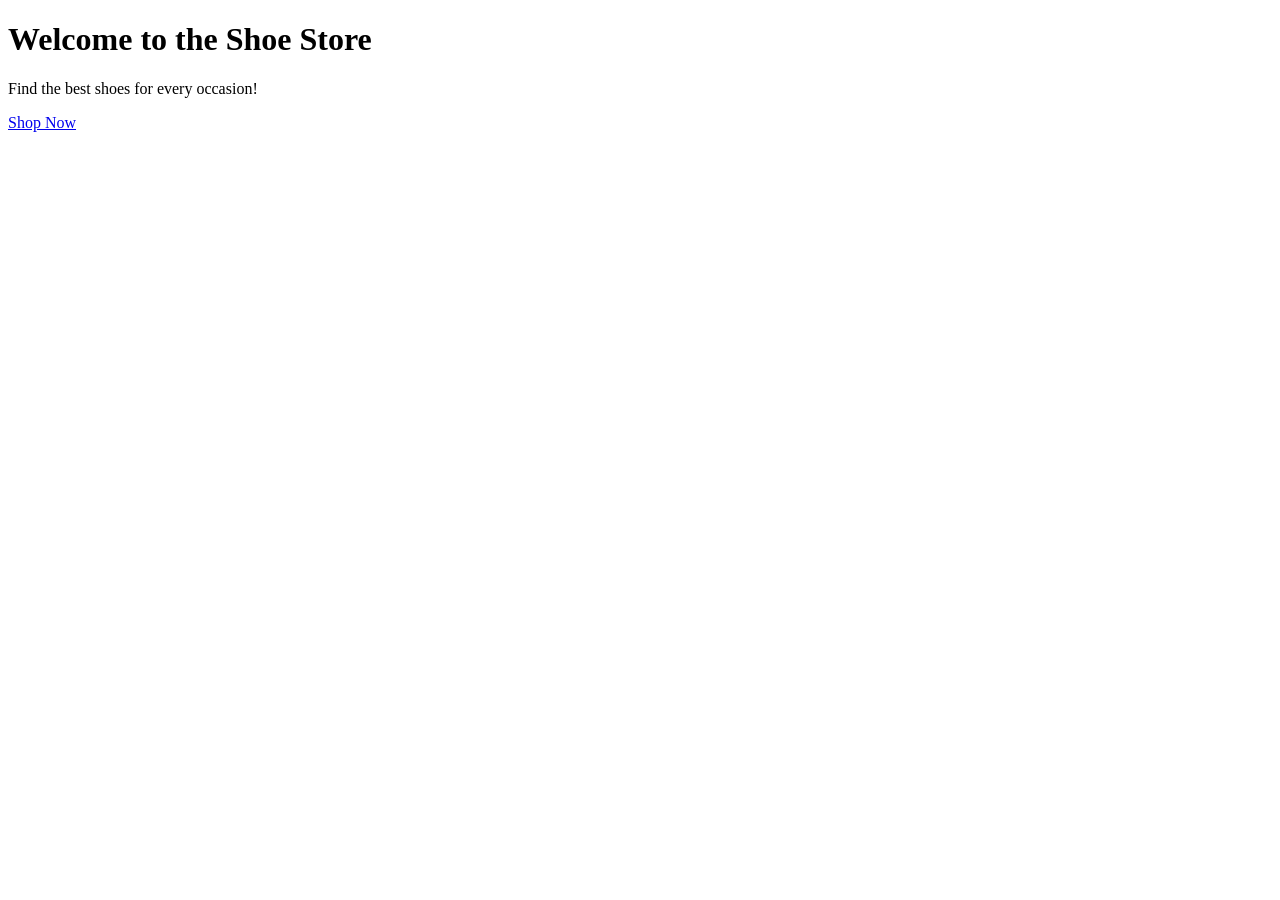
==== index.html @ f4f1b136 "Create sample eCommerce shoe store with GA4 dataLayer events Agent-Logs-Url: https://github.com/Joya" ====
<!DOCTYPE html>
<html lang="en">
<head>
    <meta charset="UTF-8">
    <meta name="viewport" content="width=device-width, initial-scale=1.0">
    <title>Shoe Store - Home</title>
    <!-- Google Tag Manager -->
    <script>(function(w,d,s,l,i){w[l]=w[l]||[];w[l].push({'gtm.start':
    new Date().getTime(),event:'gtm.js'});var f=d.getElementsByTagName(s)[0],
    j=d.createElement(s),dl=l!='dataLayer'?'&l='+l:'';j.async=true;j.src=
    'https://www.googletagmanager.com/gtm.js?id='+i+dl;f.parentNode.insertBefore(j,f);
    })(window,document,'script','dataLayer','GTM-WPWB25ZW');</script>
    <!-- End Google Tag Manager -->
</head>
<body>
    <!-- Google Tag Manager (noscript) -->
    <noscript><iframe src="https://www.googletagmanager.com/ns.html?id=GTM-WPWB25ZW"
    height="0" width="0" style="display:none;visibility:hidden"></iframe></noscript>
    <!-- End Google Tag Manager (noscript) -->

    <h1>Welcome to the Shoe Store</h1>
    <p>Find the best shoes for every occasion!</p>
    <a href="product.html">Shop Now</a>
</body>
</html>
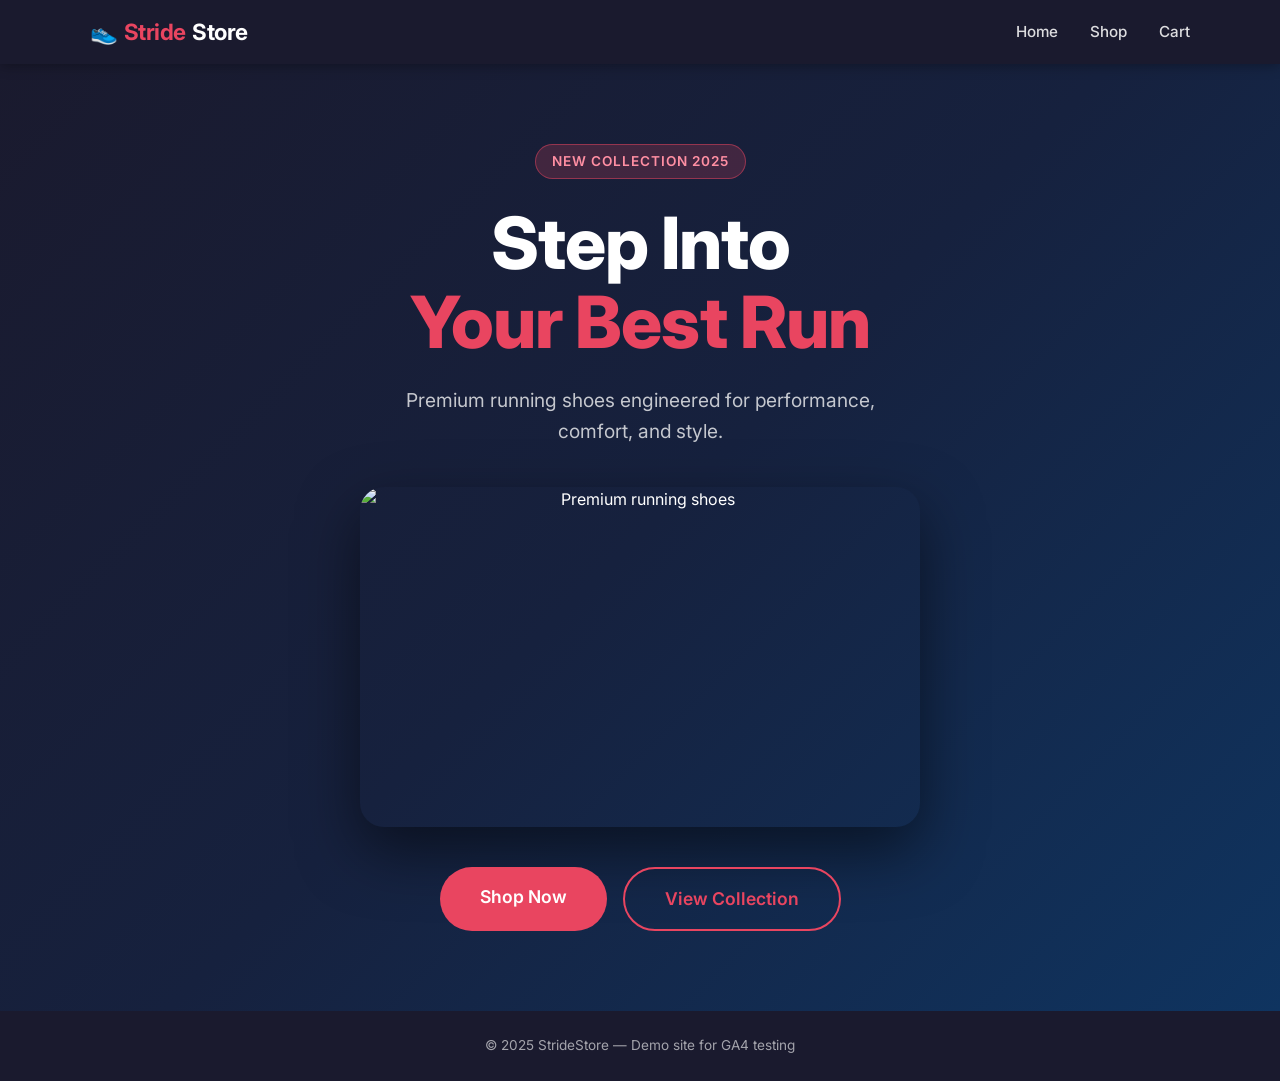
==== commit e55cd4cc: "feat: modernize website with CSS, images, and responsive layout Agent-Logs-Url: https://github.com/J" ====
--- a/index.html
+++ b/index.html
@@ -4,6 +4,10 @@
     <meta charset="UTF-8">
     <meta name="viewport" content="width=device-width, initial-scale=1.0">
     <title>Shoe Store - Home</title>
+    <link rel="preconnect" href="https://fonts.googleapis.com">
+    <link rel="preconnect" href="https://fonts.gstatic.com" crossorigin>
+    <link href="https://fonts.googleapis.com/css2?family=Inter:wght@400;500;600;700;800&display=swap" rel="stylesheet">
+    <link rel="stylesheet" href="styles.css">
     <!-- Google Tag Manager -->
     <script>(function(w,d,s,l,i){w[l]=w[l]||[];w[l].push({'gtm.start':
     new Date().getTime(),event:'gtm.js'});var f=d.getElementsByTagName(s)[0],
@@ -18,8 +22,33 @@
     height="0" width="0" style="display:none;visibility:hidden"></iframe></noscript>
     <!-- End Google Tag Manager (noscript) -->
 
-    <h1>Welcome to the Shoe Store</h1>
-    <p>Find the best shoes for every occasion!</p>
-    <a href="product.html">Shop Now</a>
+    <nav class="navbar">
+        <div class="navbar__inner">
+            <a href="index.html" class="navbar__logo">👟 <span>Stride</span>Store</a>
+            <ul class="navbar__links">
+                <li><a href="index.html">Home</a></li>
+                <li><a href="product.html">Shop</a></li>
+                <li><a href="checkout.html">Cart</a></li>
+            </ul>
+        </div>
+    </nav>
+
+    <section class="hero">
+        <div class="hero__badge">New Collection 2025</div>
+        <h1 class="hero__title">Step Into<br><span>Your Best Run</span></h1>
+        <p class="hero__subtitle">Premium running shoes engineered for performance, comfort, and style.</p>
+        <div class="hero__image-wrap">
+            <img src="https://images.unsplash.com/photo-1542291026-7eec264c27ff?w=800&q=80"
+                 alt="Premium running shoes" loading="lazy">
+        </div>
+        <div class="hero__actions">
+            <a href="product.html" class="btn btn--primary btn--large">Shop Now</a>
+            <a href="product.html" class="btn btn--outline btn--large">View Collection</a>
+        </div>
+    </section>
+
+    <footer class="footer">
+        &copy; 2025 StrideStore &mdash; Demo site for GA4 testing
+    </footer>
 </body>
 </html>
--- a/styles.css
+++ b/styles.css
@@ -0,0 +1,584 @@
+/* =============================================
+   Global Reset & Base
+   ============================================= */
+*, *::before, *::after {
+    box-sizing: border-box;
+    margin: 0;
+    padding: 0;
+}
+
+:root {
+    --primary: #1a1a2e;
+    --accent: #e94560;
+    --accent-hover: #c73652;
+    --bg: #f5f5f5;
+    --white: #ffffff;
+    --text: #333333;
+    --text-light: #666666;
+    --border: #e0e0e0;
+    --shadow: 0 4px 20px rgba(0, 0, 0, 0.1);
+    --radius: 12px;
+    --transition: 0.25s ease;
+    --max-width: 1100px;
+}
+
+body {
+    font-family: 'Inter', 'Segoe UI', system-ui, -apple-system, sans-serif;
+    background: var(--bg);
+    color: var(--text);
+    line-height: 1.6;
+    min-height: 100vh;
+    display: flex;
+    flex-direction: column;
+}
+
+a {
+    color: inherit;
+    text-decoration: none;
+}
+
+img {
+    display: block;
+    max-width: 100%;
+}
+
+/* =============================================
+   Navbar
+   ============================================= */
+.navbar {
+    background: var(--primary);
+    color: var(--white);
+    padding: 0 2rem;
+    position: sticky;
+    top: 0;
+    z-index: 100;
+    box-shadow: 0 2px 12px rgba(0,0,0,0.3);
+}
+
+.navbar__inner {
+    max-width: var(--max-width);
+    margin: 0 auto;
+    display: flex;
+    align-items: center;
+    justify-content: space-between;
+    height: 64px;
+}
+
+.navbar__logo {
+    font-size: 1.4rem;
+    font-weight: 700;
+    letter-spacing: -0.5px;
+    display: flex;
+    align-items: center;
+    gap: 0.4rem;
+}
+
+.navbar__logo span {
+    color: var(--accent);
+}
+
+.navbar__links {
+    display: flex;
+    gap: 2rem;
+    list-style: none;
+}
+
+.navbar__links a {
+    font-size: 0.95rem;
+    font-weight: 500;
+    opacity: 0.85;
+    transition: opacity var(--transition);
+}
+
+.navbar__links a:hover {
+    opacity: 1;
+    color: var(--accent);
+}
+
+/* =============================================
+   Buttons
+   ============================================= */
+.btn {
+    display: inline-block;
+    padding: 0.75rem 2rem;
+    border-radius: var(--radius);
+    font-size: 1rem;
+    font-weight: 600;
+    cursor: pointer;
+    border: none;
+    transition: background var(--transition), transform var(--transition), box-shadow var(--transition);
+    text-align: center;
+}
+
+.btn--primary {
+    background: var(--accent);
+    color: var(--white);
+}
+
+.btn--primary:hover {
+    background: var(--accent-hover);
+    transform: translateY(-2px);
+    box-shadow: 0 6px 20px rgba(233,69,96,0.4);
+}
+
+.btn--outline {
+    background: transparent;
+    color: var(--accent);
+    border: 2px solid var(--accent);
+}
+
+.btn--outline:hover {
+    background: var(--accent);
+    color: var(--white);
+    transform: translateY(-2px);
+}
+
+.btn--large {
+    padding: 1rem 2.5rem;
+    font-size: 1.1rem;
+    border-radius: 50px;
+}
+
+/* =============================================
+   Hero Section (index.html)
+   ============================================= */
+.hero {
+    background: linear-gradient(135deg, #1a1a2e 0%, #16213e 50%, #0f3460 100%);
+    color: var(--white);
+    padding: 5rem 2rem;
+    text-align: center;
+    flex: 1;
+    display: flex;
+    flex-direction: column;
+    align-items: center;
+    justify-content: center;
+    gap: 1.5rem;
+}
+
+.hero__badge {
+    background: rgba(233,69,96,0.2);
+    border: 1px solid rgba(233,69,96,0.5);
+    color: #ff8fa3;
+    padding: 0.35rem 1rem;
+    border-radius: 50px;
+    font-size: 0.85rem;
+    font-weight: 600;
+    text-transform: uppercase;
+    letter-spacing: 1px;
+}
+
+.hero__title {
+    font-size: clamp(2.5rem, 6vw, 4.5rem);
+    font-weight: 800;
+    line-height: 1.1;
+    letter-spacing: -1px;
+}
+
+.hero__title span {
+    color: var(--accent);
+}
+
+.hero__subtitle {
+    font-size: 1.2rem;
+    opacity: 0.75;
+    max-width: 480px;
+}
+
+.hero__image-wrap {
+    width: 100%;
+    max-width: 560px;
+    border-radius: 24px;
+    overflow: hidden;
+    box-shadow: 0 24px 60px rgba(0,0,0,0.5);
+    margin: 1rem 0;
+}
+
+.hero__image-wrap img {
+    width: 100%;
+    height: 340px;
+    object-fit: cover;
+    object-position: center;
+}
+
+.hero__actions {
+    display: flex;
+    gap: 1rem;
+    flex-wrap: wrap;
+    justify-content: center;
+}
+
+/* =============================================
+   Product Page
+   ============================================= */
+.page-wrapper {
+    max-width: var(--max-width);
+    margin: 0 auto;
+    padding: 3rem 2rem;
+    flex: 1;
+}
+
+.breadcrumb {
+    font-size: 0.85rem;
+    color: var(--text-light);
+    margin-bottom: 2rem;
+}
+
+.breadcrumb a {
+    color: var(--accent);
+}
+
+.breadcrumb a:hover {
+    text-decoration: underline;
+}
+
+.product {
+    display: grid;
+    grid-template-columns: 1fr 1fr;
+    gap: 3rem;
+    align-items: start;
+    background: var(--white);
+    border-radius: var(--radius);
+    box-shadow: var(--shadow);
+    overflow: hidden;
+}
+
+.product__image-wrap {
+    background: #f0f0f0;
+    display: flex;
+    align-items: center;
+    justify-content: center;
+    min-height: 420px;
+    overflow: hidden;
+}
+
+.product__image-wrap img {
+    width: 100%;
+    height: 420px;
+    object-fit: cover;
+    transition: transform 0.4s ease;
+}
+
+.product__image-wrap img:hover {
+    transform: scale(1.03);
+}
+
+.product__info {
+    padding: 2.5rem 2.5rem 2.5rem 0;
+    display: flex;
+    flex-direction: column;
+    gap: 1.25rem;
+}
+
+.product__category {
+    font-size: 0.8rem;
+    font-weight: 700;
+    text-transform: uppercase;
+    letter-spacing: 2px;
+    color: var(--accent);
+}
+
+.product__name {
+    font-size: 2rem;
+    font-weight: 800;
+    line-height: 1.2;
+    color: var(--primary);
+}
+
+.product__rating {
+    display: flex;
+    align-items: center;
+    gap: 0.5rem;
+    font-size: 0.9rem;
+    color: var(--text-light);
+}
+
+.stars {
+    color: #f59e0b;
+    font-size: 1rem;
+    letter-spacing: 2px;
+}
+
+.product__price {
+    font-size: 2.2rem;
+    font-weight: 800;
+    color: var(--primary);
+}
+
+.product__price .original {
+    font-size: 1.2rem;
+    color: var(--text-light);
+    text-decoration: line-through;
+    margin-left: 0.5rem;
+    font-weight: 400;
+}
+
+.product__description {
+    color: var(--text-light);
+    font-size: 0.95rem;
+    line-height: 1.7;
+}
+
+.product__divider {
+    border: none;
+    border-top: 1px solid var(--border);
+}
+
+.product__actions {
+    display: flex;
+    flex-direction: column;
+    gap: 0.75rem;
+}
+
+.product__actions .btn {
+    width: 100%;
+}
+
+/* =============================================
+   Checkout Page
+   ============================================= */
+.checkout-layout {
+    display: grid;
+    grid-template-columns: 1fr 380px;
+    gap: 2.5rem;
+    align-items: start;
+}
+
+.card {
+    background: var(--white);
+    border-radius: var(--radius);
+    box-shadow: var(--shadow);
+    padding: 2rem;
+}
+
+.card__title {
+    font-size: 1.25rem;
+    font-weight: 700;
+    color: var(--primary);
+    margin-bottom: 1.5rem;
+    padding-bottom: 1rem;
+    border-bottom: 1px solid var(--border);
+}
+
+.form-group {
+    margin-bottom: 1.25rem;
+}
+
+.form-group label {
+    display: block;
+    font-size: 0.875rem;
+    font-weight: 600;
+    color: var(--text);
+    margin-bottom: 0.4rem;
+}
+
+.form-group input,
+.form-group select {
+    width: 100%;
+    padding: 0.75rem 1rem;
+    border: 2px solid var(--border);
+    border-radius: 8px;
+    font-size: 1rem;
+    color: var(--text);
+    background: var(--white);
+    transition: border-color var(--transition), box-shadow var(--transition);
+    outline: none;
+    font-family: inherit;
+}
+
+.form-group input:focus,
+.form-group select:focus {
+    border-color: var(--accent);
+    box-shadow: 0 0 0 3px rgba(233,69,96,0.15);
+}
+
+.form-row {
+    display: grid;
+    grid-template-columns: 1fr 1fr;
+    gap: 1rem;
+}
+
+.form-group input::placeholder {
+    color: #aaa;
+}
+
+.secure-badge {
+    display: flex;
+    align-items: center;
+    gap: 0.5rem;
+    font-size: 0.8rem;
+    color: var(--text-light);
+    margin-top: 0.75rem;
+}
+
+/* Order summary */
+.order-summary__item {
+    display: flex;
+    align-items: center;
+    gap: 1rem;
+    padding: 1rem 0;
+    border-bottom: 1px solid var(--border);
+}
+
+.order-summary__item img {
+    width: 64px;
+    height: 64px;
+    object-fit: cover;
+    border-radius: 8px;
+    background: #f0f0f0;
+}
+
+.order-summary__item-details {
+    flex: 1;
+}
+
+.order-summary__item-name {
+    font-weight: 600;
+    font-size: 0.95rem;
+}
+
+.order-summary__item-qty {
+    font-size: 0.85rem;
+    color: var(--text-light);
+}
+
+.order-summary__item-price {
+    font-weight: 700;
+    color: var(--primary);
+}
+
+.order-summary__totals {
+    padding-top: 1rem;
+}
+
+.order-summary__row {
+    display: flex;
+    justify-content: space-between;
+    font-size: 0.9rem;
+    color: var(--text-light);
+    margin-bottom: 0.5rem;
+}
+
+.order-summary__row--total {
+    font-size: 1.1rem;
+    font-weight: 700;
+    color: var(--primary);
+    padding-top: 0.75rem;
+    border-top: 1px solid var(--border);
+    margin-top: 0.5rem;
+}
+
+/* =============================================
+   Thank You Page
+   ============================================= */
+.thankyou {
+    max-width: 600px;
+    margin: 5rem auto;
+    text-align: center;
+    padding: 2rem;
+}
+
+.thankyou__icon {
+    width: 96px;
+    height: 96px;
+    background: linear-gradient(135deg, #10b981, #059669);
+    border-radius: 50%;
+    display: flex;
+    align-items: center;
+    justify-content: center;
+    margin: 0 auto 1.5rem;
+    font-size: 2.5rem;
+    box-shadow: 0 8px 30px rgba(16,185,129,0.4);
+}
+
+.thankyou__title {
+    font-size: 2.5rem;
+    font-weight: 800;
+    color: var(--primary);
+    margin-bottom: 0.75rem;
+}
+
+.thankyou__subtitle {
+    font-size: 1.1rem;
+    color: var(--text-light);
+    margin-bottom: 2rem;
+}
+
+.thankyou__details {
+    background: var(--white);
+    border-radius: var(--radius);
+    box-shadow: var(--shadow);
+    padding: 1.5rem 2rem;
+    margin-bottom: 2rem;
+    text-align: left;
+}
+
+.thankyou__details h3 {
+    font-size: 1rem;
+    font-weight: 700;
+    margin-bottom: 1rem;
+    color: var(--primary);
+    text-transform: uppercase;
+    letter-spacing: 0.5px;
+}
+
+.thankyou__detail-row {
+    display: flex;
+    justify-content: space-between;
+    font-size: 0.9rem;
+    padding: 0.4rem 0;
+    border-bottom: 1px solid var(--border);
+    color: var(--text-light);
+}
+
+.thankyou__detail-row:last-child {
+    border-bottom: none;
+}
+
+.thankyou__detail-row strong {
+    color: var(--text);
+}
+
+/* =============================================
+   Footer
+   ============================================= */
+.footer {
+    background: var(--primary);
+    color: rgba(255,255,255,0.6);
+    text-align: center;
+    padding: 1.5rem 2rem;
+    font-size: 0.85rem;
+    margin-top: auto;
+}
+
+.footer a {
+    color: var(--accent);
+}
+
+/* =============================================
+   Responsive
+   ============================================= */
+@media (max-width: 768px) {
+    .product {
+        grid-template-columns: 1fr;
+    }
+
+    .product__info {
+        padding: 1.5rem;
+    }
+
+    .product__image-wrap img {
+        height: 280px;
+    }
+
+    .checkout-layout {
+        grid-template-columns: 1fr;
+    }
+
+    .form-row {
+        grid-template-columns: 1fr;
+    }
+
+    .navbar__links {
+        gap: 1rem;
+    }
+}
